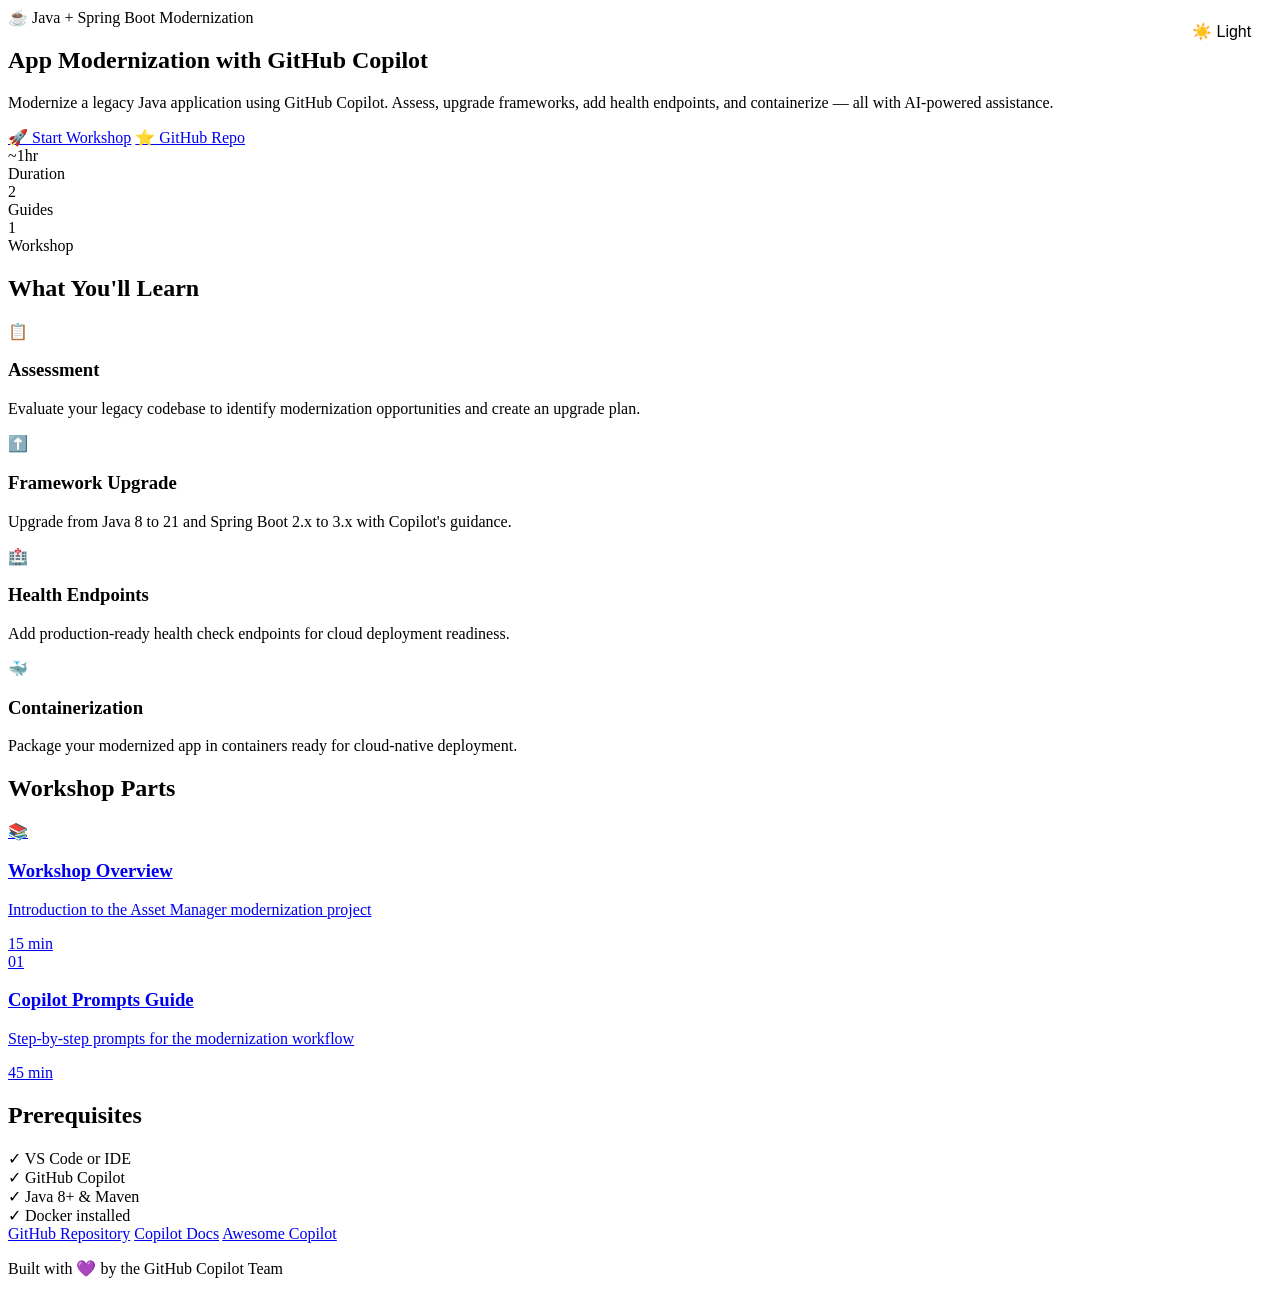
==== docs/index.html @ dc31b4cf "Add light/dark theme toggle Added light-theme.css with light mode CSS variable overrides, theme-togg" ====
<!DOCTYPE html>
<html lang="en">
<head>
    <meta charset="UTF-8">
    <meta name="viewport" content="width=device-width, initial-scale=1.0">
    <title>App Modernization with GitHub Copilot</title>
    <link rel="preconnect" href="https://fonts.googleapis.com">
    <link href="https://fonts.googleapis.com/css2?family=Space+Grotesk:wght@400;500;600;700&family=JetBrains+Mono:wght@400;500;700&display=swap" rel="stylesheet">
    <link rel="stylesheet" href="styles.css">
    <link rel="stylesheet" href="light-theme.css">
    <script src="theme-toggle.js"></script>
</head>
<body>
    <div style="position:fixed;top:1rem;right:1rem;z-index:1000;">
        <button class="theme-toggle" onclick="toggleTheme()">☀️ Light</button>
    </div>
    <section class="hero">
        <div class="container">
            <div class="hero-badge">☕ Java + Spring Boot Modernization</div>
            <h1>App Modernization with GitHub Copilot</h1>
            <p class="hero-subtitle">Modernize a legacy Java application using GitHub Copilot. Assess, upgrade frameworks, add health endpoints, and containerize — all with AI-powered assistance.</p>
            <div class="hero-cta">
                <a href="step.html?step=readme" class="btn btn-primary">🚀 Start Workshop</a>
                <a href="https://github.com/copilot-dev-days/appmod-workshop-java" class="btn btn-secondary" target="_blank">⭐ GitHub Repo</a>
            </div>
            <div class="stats">
                <div class="stat">
                    <div class="stat-value">~1hr</div>
                    <div class="stat-label">Duration</div>
                </div>
                <div class="stat">
                    <div class="stat-value">2</div>
                    <div class="stat-label">Guides</div>
                </div>
                <div class="stat">
                    <div class="stat-value">1</div>
                    <div class="stat-label">Workshop</div>
                </div>
            </div>
        </div>
    </section>

    <section class="features">
        <div class="container">
            <h2 class="section-title">What You'll Learn</h2>
            <div class="features-grid">
                <div class="feature-card">
                    <div class="feature-icon">📋</div>
                    <h3>Assessment</h3>
                    <p>Evaluate your legacy codebase to identify modernization opportunities and create an upgrade plan.</p>
                </div>
                <div class="feature-card">
                    <div class="feature-icon">⬆️</div>
                    <h3>Framework Upgrade</h3>
                    <p>Upgrade from Java 8 to 21 and Spring Boot 2.x to 3.x with Copilot's guidance.</p>
                </div>
                <div class="feature-card">
                    <div class="feature-icon">🏥</div>
                    <h3>Health Endpoints</h3>
                    <p>Add production-ready health check endpoints for cloud deployment readiness.</p>
                </div>
                <div class="feature-card">
                    <div class="feature-icon">🐳</div>
                    <h3>Containerization</h3>
                    <p>Package your modernized app in containers ready for cloud-native deployment.</p>
                </div>
            </div>
        </div>
    </section>

    <section class="workshop">
        <div class="container">
            <h2 class="section-title">Workshop Parts</h2>
            <div class="parts-list">
                <a href="step.html?step=readme" class="part-card">
                    <div class="part-number">📚</div>
                    <div class="part-content">
                        <h3>Workshop Overview</h3>
                        <p>Introduction to the Asset Manager modernization project</p>
                    </div>
                    <span class="part-time">15 min</span>
                </a>
                <a href="step.html?step=prompts" class="part-card">
                    <div class="part-number">01</div>
                    <div class="part-content">
                        <h3>Copilot Prompts Guide</h3>
                        <p>Step-by-step prompts for the modernization workflow</p>
                    </div>
                    <span class="part-time">45 min</span>
                </a>
            </div>
        </div>
    </section>

    <section class="prereqs">
        <div class="container">
            <h2 class="section-title">Prerequisites</h2>
            <div class="prereqs-grid">
                <div class="prereq-item">
                    <span class="prereq-check">✓</span>
                    <span>VS Code or IDE</span>
                </div>
                <div class="prereq-item">
                    <span class="prereq-check">✓</span>
                    <span>GitHub Copilot</span>
                </div>
                <div class="prereq-item">
                    <span class="prereq-check">✓</span>
                    <span>Java 8+ & Maven</span>
                </div>
                <div class="prereq-item">
                    <span class="prereq-check">✓</span>
                    <span>Docker installed</span>
                </div>
            </div>
        </div>
    </section>

    <footer>
        <div class="container">
            <div class="footer-links">
                <a href="https://github.com/copilot-dev-days/appmod-workshop-java" target="_blank">GitHub Repository</a>
                <a href="https://docs.github.com/en/copilot" target="_blank">Copilot Docs</a>
                <a href="https://github.com/iCSJ/awesome-copilot" target="_blank">Awesome Copilot</a>
            </div>
            <p class="footer-credit">Built with 💜 by the GitHub Copilot Team</p>
        </div>
    </footer>
</body>
</html>
---- docs/light-theme.css ----
html[data-theme="light"] {
    --bg-dark: #f5f5f7;
    --bg-card: #ffffff;
    --bg-code: #f0f0f5;
    --neon-cyan: #0077b6;
    --neon-magenta: #c2185b;
    --neon-purple: #7b1fa2;
    --text-primary: #1a1a2e;
    --text-secondary: #555570;
    --border-color: #d0d0dd;
    --success-green: #2e7d32;
    --warning-yellow: #f9a825;
}

html[data-theme="light"] body::before {
    background: linear-gradient(90deg, rgba(0,119,182,0.05) 1px, transparent 1px),
                linear-gradient(rgba(0,119,182,0.05) 1px, transparent 1px);
}

html[data-theme="light"] .hero::before {
    background: radial-gradient(ellipse at 50% 0%, rgba(0,119,182,0.15), transparent 70%);
}

html[data-theme="light"] .header {
    background: rgba(245,245,247,0.95);
}

html[data-theme="light"] code,
html[data-theme="light"] pre {
    background: var(--bg-code);
    color: #1a1a2e;
}

html[data-theme="light"] .btn-secondary {
    border-color: var(--border-color);
    color: var(--text-primary);
}

html[data-theme="light"] .btn-secondary:hover {
    background: rgba(0,119,182,0.1);
    border-color: var(--neon-cyan);
}

html[data-theme="light"] .card {
    box-shadow: 0 2px 8px rgba(0,0,0,0.08);
}

.theme-toggle {
    background: none;
    border: 1px solid var(--border-color);
    color: var(--text-primary);
    cursor: pointer;
    padding: 0.4rem 0.8rem;
    border-radius: 6px;
    font-size: 1rem;
    transition: all 0.3s ease;
    display: inline-flex;
    align-items: center;
    gap: 0.4rem;
}

.theme-toggle:hover {
    border-color: var(--neon-cyan);
    color: var(--neon-cyan);
}
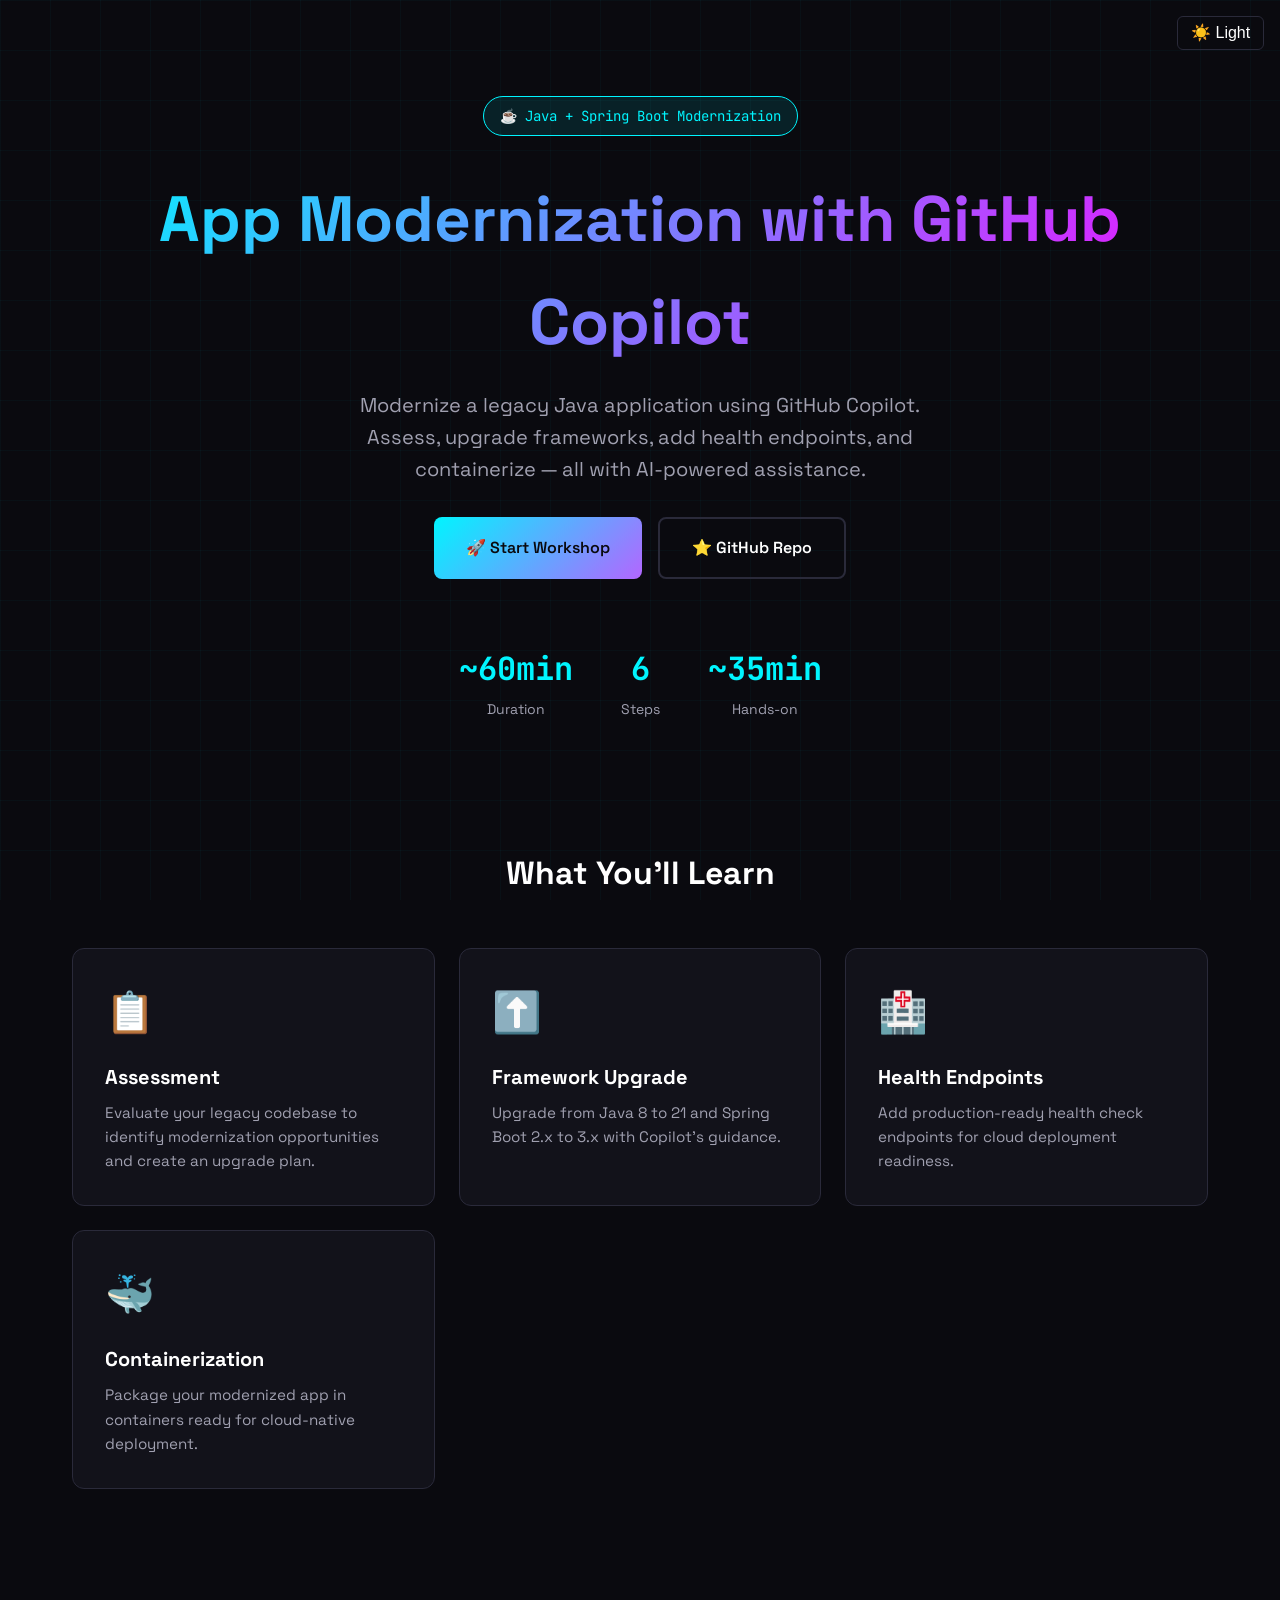
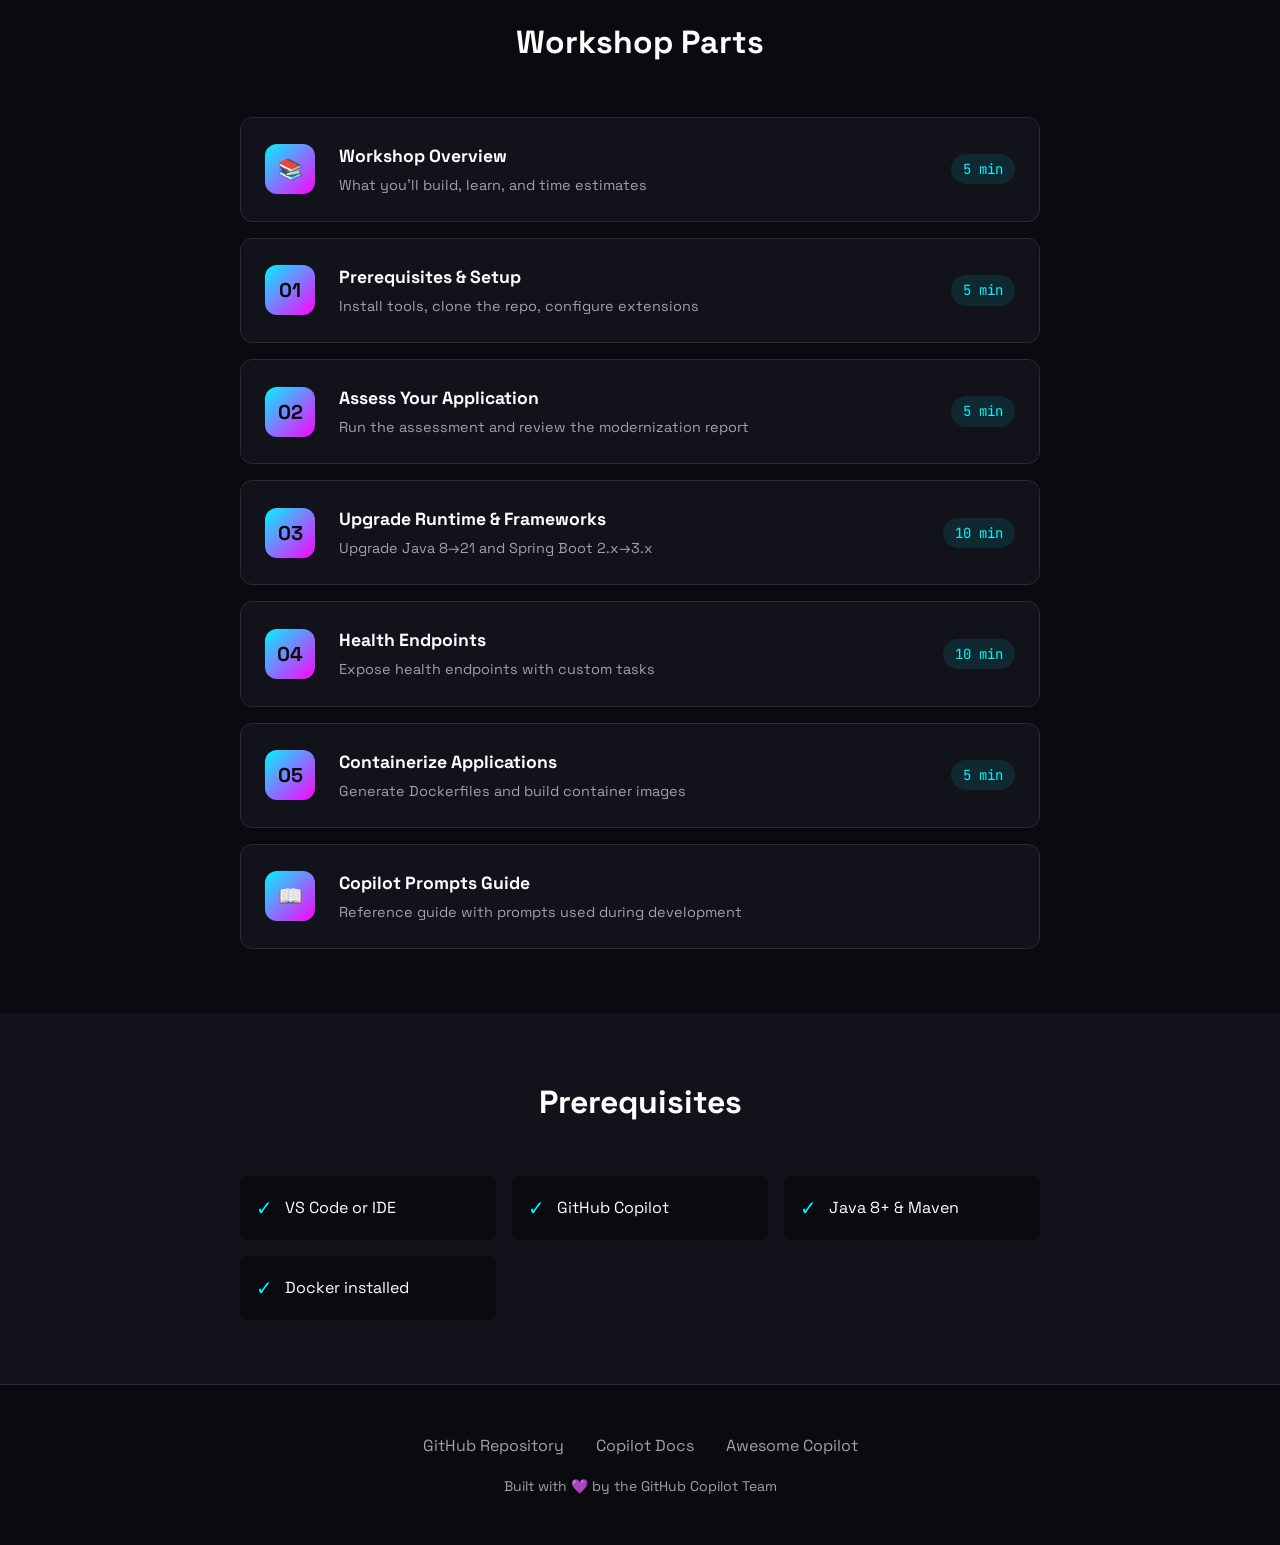
==== commit 12f67913: "Standardize docs site to tailspin template Align HTML/CSS/JS structure with the tailspin-toys-worksh" ====
--- a/docs/index.html
+++ b/docs/index.html
@@ -5,7 +5,7 @@
     <meta name="viewport" content="width=device-width, initial-scale=1.0">
     <title>App Modernization with GitHub Copilot</title>
     <link rel="preconnect" href="https://fonts.googleapis.com">
-    <link href="https://fonts.googleapis.com/css2?family=Space+Grotesk:wght@400;500;600;700&family=JetBrains+Mono:wght@400;500;700&display=swap" rel="stylesheet">
+    <link href="https://fonts.googleapis.com/css2?family=Space+Grotesk:wght@400;500;600;700&family=JetBrains+Mono:wght@400;600&display=swap" rel="stylesheet">
     <link rel="stylesheet" href="styles.css">
     <link rel="stylesheet" href="light-theme.css">
     <script src="theme-toggle.js"></script>
@@ -20,21 +20,21 @@
             <h1>App Modernization with GitHub Copilot</h1>
             <p class="hero-subtitle">Modernize a legacy Java application using GitHub Copilot. Assess, upgrade frameworks, add health endpoints, and containerize — all with AI-powered assistance.</p>
             <div class="hero-cta">
-                <a href="step.html?step=readme" class="btn btn-primary">🚀 Start Workshop</a>
+                <a href="step.html?step=00-overview" class="btn btn-primary">🚀 Start Workshop</a>
                 <a href="https://github.com/copilot-dev-days/appmod-workshop-java" class="btn btn-secondary" target="_blank">⭐ GitHub Repo</a>
             </div>
             <div class="stats">
                 <div class="stat">
-                    <div class="stat-value">~1hr</div>
+                    <div class="stat-value">~60min</div>
                     <div class="stat-label">Duration</div>
                 </div>
                 <div class="stat">
-                    <div class="stat-value">2</div>
-                    <div class="stat-label">Guides</div>
+                    <div class="stat-value">6</div>
+                    <div class="stat-label">Steps</div>
                 </div>
                 <div class="stat">
-                    <div class="stat-value">1</div>
-                    <div class="stat-label">Workshop</div>
+                    <div class="stat-value">~35min</div>
+                    <div class="stat-label">Hands-on</div>
                 </div>
             </div>
         </div>
@@ -72,21 +72,60 @@
         <div class="container">
             <h2 class="section-title">Workshop Parts</h2>
             <div class="parts-list">
-                <a href="step.html?step=readme" class="part-card">
+                <a href="step.html?step=00-overview" class="part-card">
                     <div class="part-number">📚</div>
                     <div class="part-content">
                         <h3>Workshop Overview</h3>
-                        <p>Introduction to the Asset Manager modernization project</p>
+                        <p>What you'll build, learn, and time estimates</p>
                     </div>
-                    <span class="part-time">15 min</span>
+                    <span class="part-time">5 min</span>
+                </a>
+                <a href="step.html?step=01-prerequisites" class="part-card">
+                    <div class="part-number">01</div>
+                    <div class="part-content">
+                        <h3>Prerequisites & Setup</h3>
+                        <p>Install tools, clone the repo, configure extensions</p>
+                    </div>
+                    <span class="part-time">5 min</span>
+                </a>
+                <a href="step.html?step=02-assess" class="part-card">
+                    <div class="part-number">02</div>
+                    <div class="part-content">
+                        <h3>Assess Your Application</h3>
+                        <p>Run the assessment and review the modernization report</p>
+                    </div>
+                    <span class="part-time">5 min</span>
+                </a>
+                <a href="step.html?step=03-upgrade" class="part-card">
+                    <div class="part-number">03</div>
+                    <div class="part-content">
+                        <h3>Upgrade Runtime & Frameworks</h3>
+                        <p>Upgrade Java 8→21 and Spring Boot 2.x→3.x</p>
+                    </div>
+                    <span class="part-time">10 min</span>
+                </a>
+                <a href="step.html?step=04-health-endpoints" class="part-card">
+                    <div class="part-number">04</div>
+                    <div class="part-content">
+                        <h3>Health Endpoints</h3>
+                        <p>Expose health endpoints with custom tasks</p>
+                    </div>
+                    <span class="part-time">10 min</span>
+                </a>
+                <a href="step.html?step=05-containerize" class="part-card">
+                    <div class="part-number">05</div>
+                    <div class="part-content">
+                        <h3>Containerize Applications</h3>
+                        <p>Generate Dockerfiles and build container images</p>
+                    </div>
+                    <span class="part-time">5 min</span>
                 </a>
                 <a href="step.html?step=prompts" class="part-card">
-                    <div class="part-number">01</div>
+                    <div class="part-number">📖</div>
                     <div class="part-content">
                         <h3>Copilot Prompts Guide</h3>
-                        <p>Step-by-step prompts for the modernization workflow</p>
+                        <p>Reference guide with prompts used during development</p>
                     </div>
-                    <span class="part-time">45 min</span>
                 </a>
             </div>
         </div>
@@ -121,7 +160,7 @@
             <div class="footer-links">
                 <a href="https://github.com/copilot-dev-days/appmod-workshop-java" target="_blank">GitHub Repository</a>
                 <a href="https://docs.github.com/en/copilot" target="_blank">Copilot Docs</a>
-                <a href="https://github.com/iCSJ/awesome-copilot" target="_blank">Awesome Copilot</a>
+                <a href="https://github.com/github/awesome-copilot" target="_blank">Awesome Copilot</a>
             </div>
             <p class="footer-credit">Built with 💜 by the GitHub Copilot Team</p>
         </div>
--- a/docs/styles.css
+++ b/docs/styles.css
@@ -0,0 +1,60 @@
+:root {
+    --bg-dark: #0a0a0f;
+    --bg-card: #12121a;
+    --neon-cyan: #00f5ff;
+    --neon-magenta: #ff00ff;
+    --neon-purple: #b366ff;
+    --text-primary: #ffffff;
+    --text-secondary: #a0a0b0;
+    --border-color: #2a2a3a;
+}
+* { margin: 0; padding: 0; box-sizing: border-box; }
+body { font-family: 'Space Grotesk', sans-serif; background: var(--bg-dark); color: var(--text-primary); line-height: 1.6; min-height: 100vh; }
+body::before { content: ''; position: fixed; top: 0; left: 0; width: 100%; height: 100%; background: linear-gradient(90deg, rgba(0,245,255,0.03) 1px, transparent 1px), linear-gradient(rgba(0,245,255,0.03) 1px, transparent 1px); background-size: 50px 50px; pointer-events: none; z-index: -1; }
+.container { max-width: 1200px; margin: 0 auto; padding: 0 2rem; }
+.hero { padding: 6rem 0 4rem; text-align: center; position: relative; }
+.hero-badge { display: inline-block; padding: 0.5rem 1rem; background: rgba(0,245,255,0.1); border: 1px solid var(--neon-cyan); border-radius: 50px; font-size: 0.875rem; color: var(--neon-cyan); margin-bottom: 2rem; font-family: 'JetBrains Mono', monospace; }
+.hero h1 { font-size: clamp(2.5rem, 6vw, 4rem); font-weight: 700; margin-bottom: 1rem; background: linear-gradient(135deg, var(--neon-cyan), var(--neon-magenta)); -webkit-background-clip: text; -webkit-text-fill-color: transparent; background-clip: text; }
+.hero-subtitle { font-size: 1.25rem; color: var(--text-secondary); max-width: 600px; margin: 0 auto 2rem; }
+.hero-cta { display: flex; gap: 1rem; justify-content: center; flex-wrap: wrap; }
+.btn { display: inline-flex; align-items: center; gap: 0.5rem; padding: 1rem 2rem; border-radius: 8px; font-weight: 600; text-decoration: none; transition: all 0.3s ease; font-size: 1rem; }
+.btn-primary { background: linear-gradient(135deg, var(--neon-cyan), var(--neon-purple)); color: var(--bg-dark); }
+.btn-primary:hover { transform: translateY(-2px); box-shadow: 0 10px 40px rgba(0,245,255,0.3); }
+.btn-secondary { background: transparent; border: 2px solid var(--border-color); color: var(--text-primary); }
+.btn-secondary:hover { border-color: var(--neon-cyan); color: var(--neon-cyan); }
+.stats { display: flex; justify-content: center; gap: 3rem; margin-top: 4rem; flex-wrap: wrap; }
+.stat { text-align: center; }
+.stat-value { font-size: 2rem; font-weight: 700; color: var(--neon-cyan); font-family: 'JetBrains Mono', monospace; }
+.stat-label { font-size: 0.875rem; color: var(--text-secondary); margin-top: 0.25rem; }
+.features { padding: 4rem 0; }
+.section-title { font-size: 2rem; text-align: center; margin-bottom: 3rem; }
+.features-grid { display: grid; grid-template-columns: repeat(auto-fit, minmax(280px, 1fr)); gap: 1.5rem; }
+.feature-card { background: var(--bg-card); border: 1px solid var(--border-color); border-radius: 12px; padding: 2rem; transition: all 0.3s ease; }
+.feature-card:hover { border-color: var(--neon-cyan); transform: translateY(-4px); }
+.feature-icon { font-size: 2.5rem; margin-bottom: 1rem; }
+.feature-card h3 { font-size: 1.25rem; margin-bottom: 0.5rem; }
+.feature-card p { color: var(--text-secondary); font-size: 0.95rem; }
+.workshop { padding: 4rem 0; }
+.parts-list { display: flex; flex-direction: column; gap: 1rem; max-width: 800px; margin: 0 auto; }
+.part-card { display: flex; align-items: center; gap: 1.5rem; background: var(--bg-card); border: 1px solid var(--border-color); border-radius: 12px; padding: 1.5rem; text-decoration: none; color: inherit; transition: all 0.3s ease; }
+.part-card:hover { border-color: var(--neon-magenta); background: rgba(255,0,255,0.05); }
+.part-number { width: 50px; height: 50px; display: flex; align-items: center; justify-content: center; background: linear-gradient(135deg, var(--neon-cyan), var(--neon-magenta)); border-radius: 12px; font-weight: 700; font-size: 1.25rem; color: var(--bg-dark); flex-shrink: 0; }
+.part-content { flex: 1; }
+.part-content h3 { font-size: 1.1rem; margin-bottom: 0.25rem; }
+.part-content p { color: var(--text-secondary); font-size: 0.9rem; }
+.part-time { font-family: 'JetBrains Mono', monospace; font-size: 0.875rem; color: var(--neon-cyan); padding: 0.25rem 0.75rem; background: rgba(0,245,255,0.1); border-radius: 50px; }
+.prereqs { padding: 4rem 0; background: var(--bg-card); }
+.prereqs-grid { display: grid; grid-template-columns: repeat(auto-fit, minmax(200px, 1fr)); gap: 1rem; max-width: 800px; margin: 0 auto; }
+.prereq-item { display: flex; align-items: center; gap: 0.75rem; padding: 1rem; background: var(--bg-dark); border-radius: 8px; }
+.prereq-check { color: var(--neon-cyan); font-size: 1.25rem; }
+footer { padding: 3rem 0; text-align: center; border-top: 1px solid var(--border-color); }
+.footer-links { display: flex; justify-content: center; gap: 2rem; margin-bottom: 1rem; flex-wrap: wrap; }
+.footer-links a { color: var(--text-secondary); text-decoration: none; transition: color 0.3s ease; }
+.footer-links a:hover { color: var(--neon-cyan); }
+.footer-credit { color: var(--text-secondary); font-size: 0.875rem; }
+@media (max-width: 768px) {
+    .hero { padding: 4rem 0 3rem; }
+    .stats { gap: 2rem; }
+    .part-card { flex-direction: column; text-align: center; }
+    .part-time { margin-top: 0.5rem; }
+}
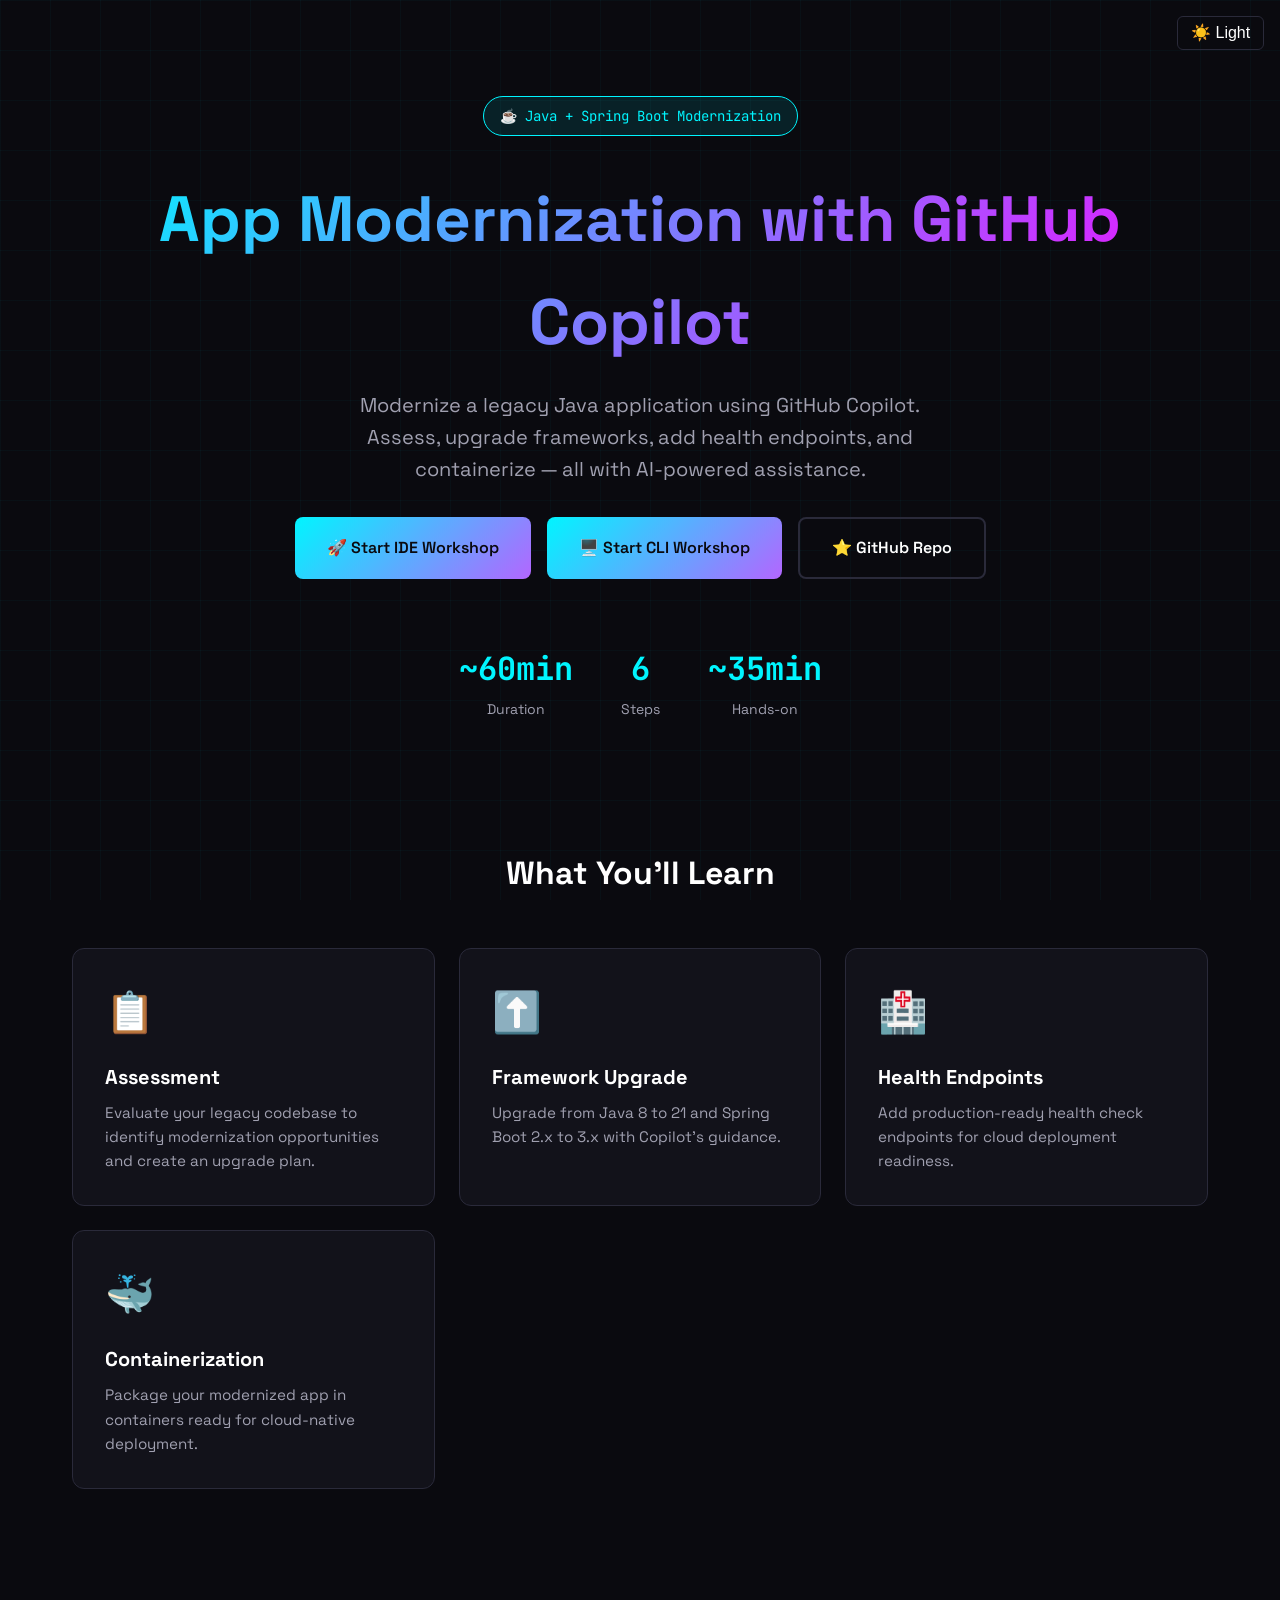
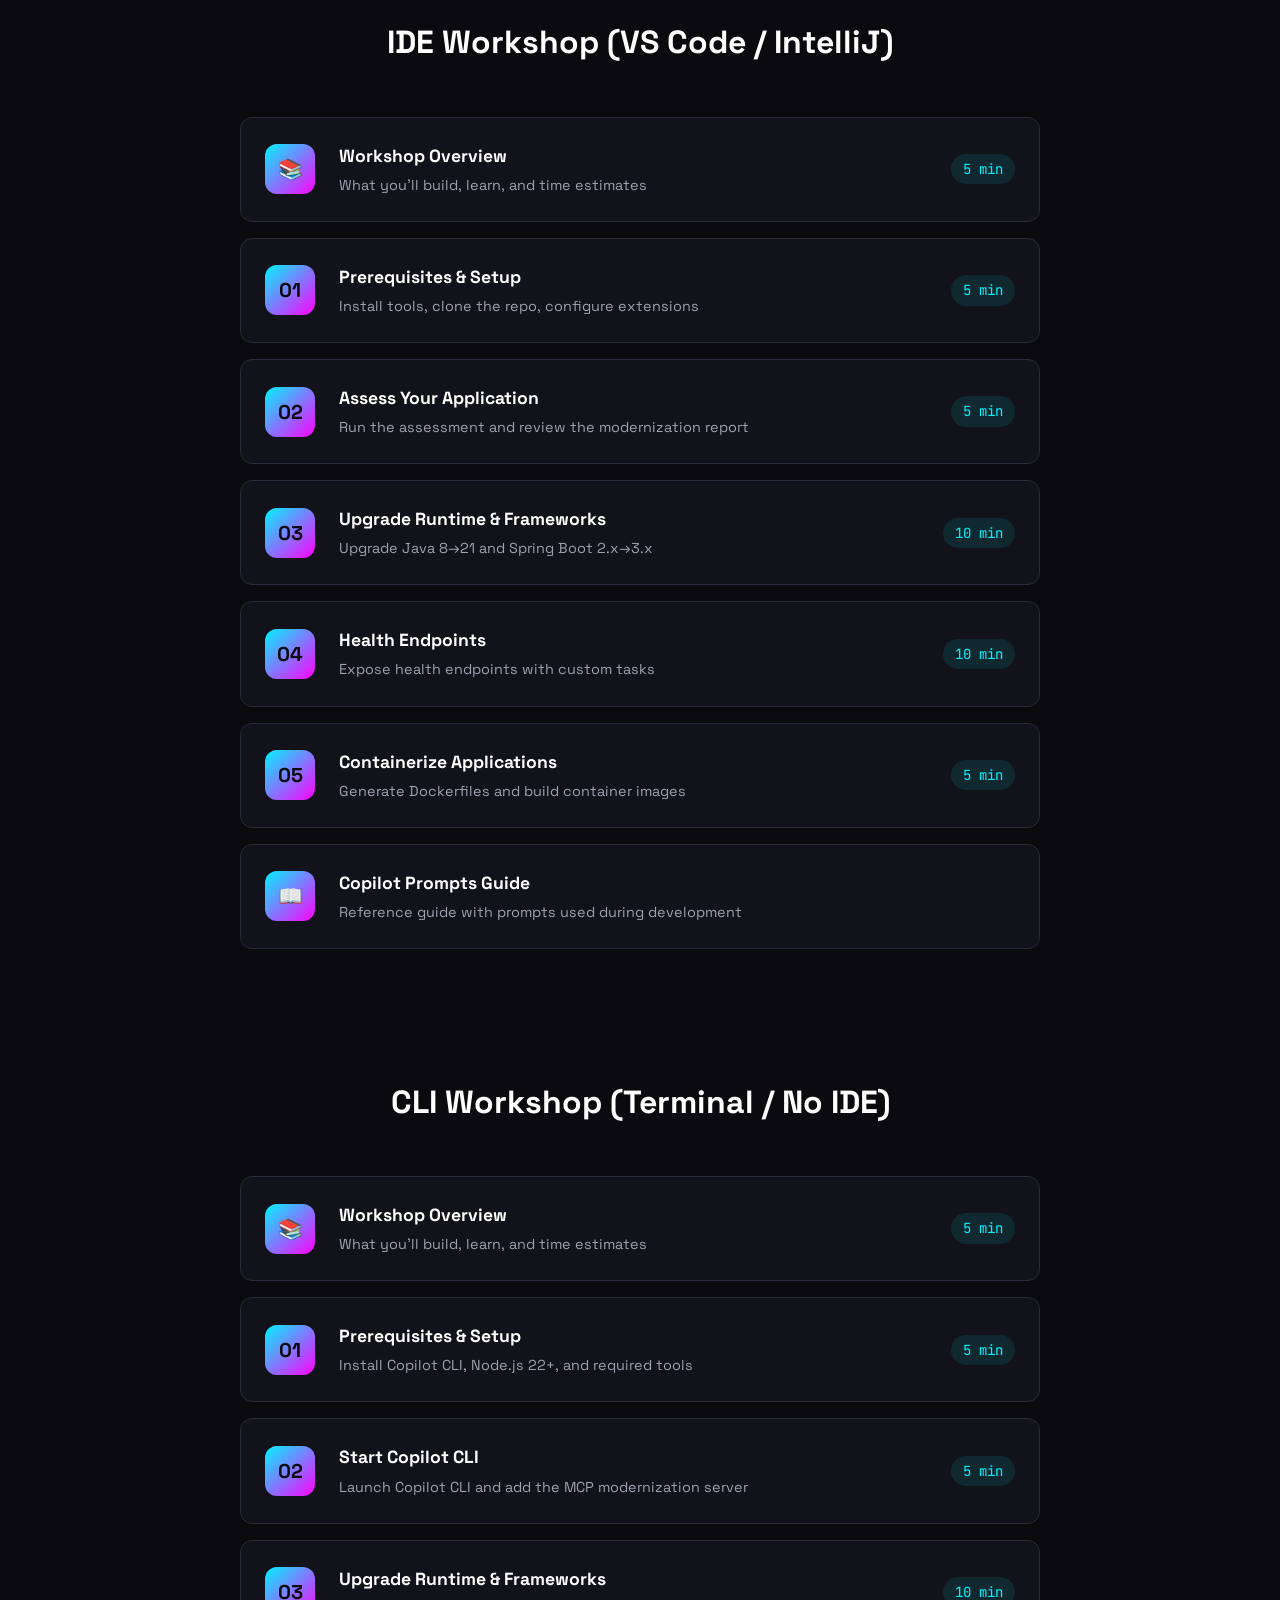
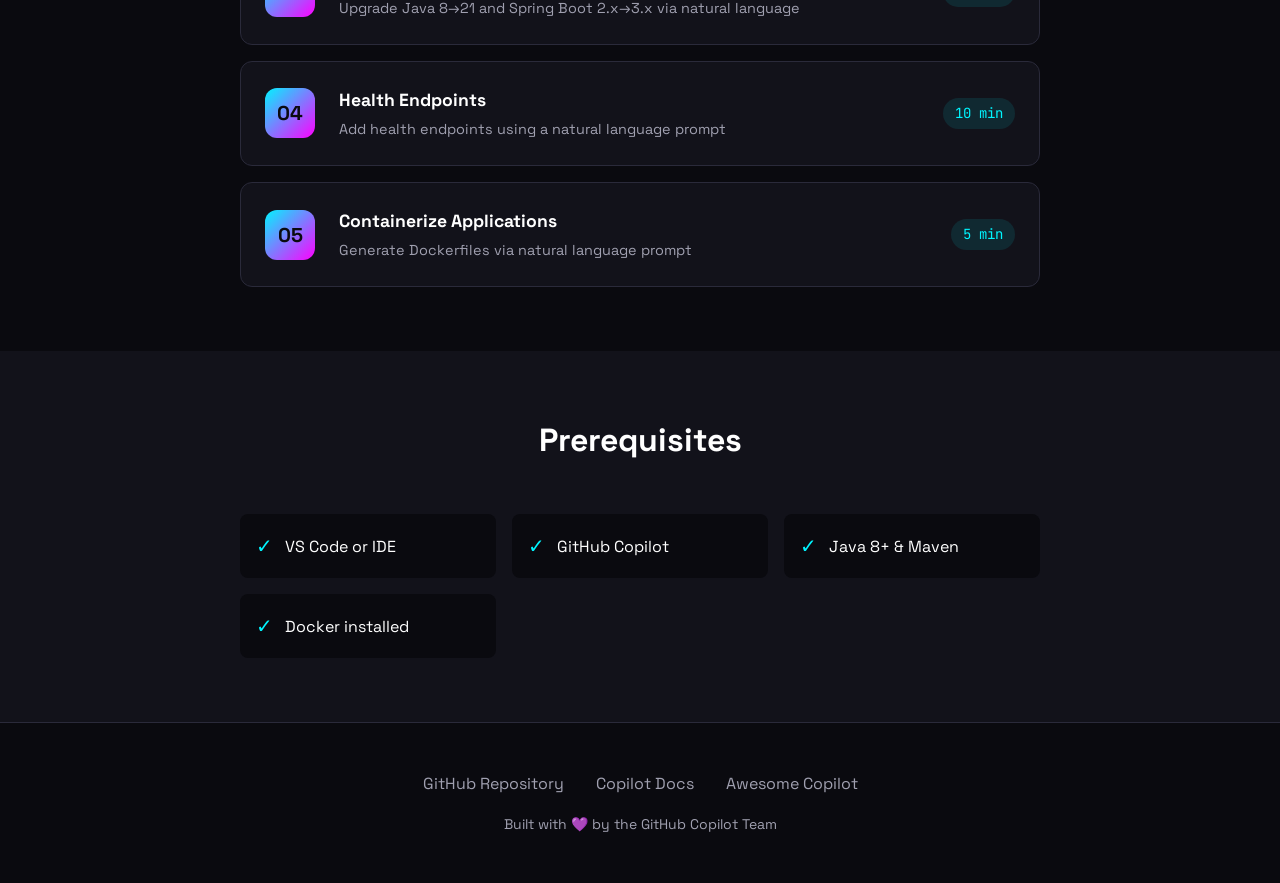
==== commit a8d72182: "Merge pull request #2 from copilot-dev-days/fix/workshop-instructions Fix workshop instruction issue" ====
--- a/docs/index.html
+++ b/docs/index.html
@@ -1,6 +1,14 @@
 <!DOCTYPE html>
 <html lang="en">
 <head>
+    <!-- Google tag (gtag.js) -->
+    <script async src="https://www.googletagmanager.com/gtag/js?id=G-LSC44NDPLQ"></script>
+    <script>
+      window.dataLayer = window.dataLayer || [];
+      function gtag(){dataLayer.push(arguments);}
+      gtag('js', new Date());
+      gtag('config', 'G-LSC44NDPLQ');
+    </script>
     <meta charset="UTF-8">
     <meta name="viewport" content="width=device-width, initial-scale=1.0">
     <title>App Modernization with GitHub Copilot</title>
@@ -20,7 +28,8 @@
             <h1>App Modernization with GitHub Copilot</h1>
             <p class="hero-subtitle">Modernize a legacy Java application using GitHub Copilot. Assess, upgrade frameworks, add health endpoints, and containerize — all with AI-powered assistance.</p>
             <div class="hero-cta">
-                <a href="step.html?step=00-overview" class="btn btn-primary">🚀 Start Workshop</a>
+                <a href="step.html?step=00-overview" class="btn btn-primary">🚀 Start IDE Workshop</a>
+                <a href="step.html?variant=cli&step=00-overview" class="btn btn-primary">🖥️ Start CLI Workshop</a>
                 <a href="https://github.com/copilot-dev-days/appmod-workshop-java" class="btn btn-secondary" target="_blank">⭐ GitHub Repo</a>
             </div>
             <div class="stats">
@@ -70,7 +79,7 @@
 
     <section class="workshop">
         <div class="container">
-            <h2 class="section-title">Workshop Parts</h2>
+            <h2 class="section-title">IDE Workshop (VS Code / IntelliJ)</h2>
             <div class="parts-list">
                 <a href="step.html?step=00-overview" class="part-card">
                     <div class="part-number">📚</div>
@@ -126,6 +135,62 @@
                         <h3>Copilot Prompts Guide</h3>
                         <p>Reference guide with prompts used during development</p>
                     </div>
+                </a>
+            </div>
+        </div>
+    </section>
+
+    <section class="workshop">
+        <div class="container">
+            <h2 class="section-title">CLI Workshop (Terminal / No IDE)</h2>
+            <div class="parts-list">
+                <a href="step.html?variant=cli&step=00-overview" class="part-card">
+                    <div class="part-number">📚</div>
+                    <div class="part-content">
+                        <h3>Workshop Overview</h3>
+                        <p>What you'll build, learn, and time estimates</p>
+                    </div>
+                    <span class="part-time">5 min</span>
+                </a>
+                <a href="step.html?variant=cli&step=01-prerequisites" class="part-card">
+                    <div class="part-number">01</div>
+                    <div class="part-content">
+                        <h3>Prerequisites & Setup</h3>
+                        <p>Install Copilot CLI, Node.js 22+, and required tools</p>
+                    </div>
+                    <span class="part-time">5 min</span>
+                </a>
+                <a href="step.html?variant=cli&step=02-assess" class="part-card">
+                    <div class="part-number">02</div>
+                    <div class="part-content">
+                        <h3>Start Copilot CLI</h3>
+                        <p>Launch Copilot CLI and add the MCP modernization server</p>
+                    </div>
+                    <span class="part-time">5 min</span>
+                </a>
+                <a href="step.html?variant=cli&step=03-upgrade" class="part-card">
+                    <div class="part-number">03</div>
+                    <div class="part-content">
+                        <h3>Upgrade Runtime & Frameworks</h3>
+                        <p>Upgrade Java 8→21 and Spring Boot 2.x→3.x via natural language</p>
+                    </div>
+                    <span class="part-time">10 min</span>
+                </a>
+                <a href="step.html?variant=cli&step=04-health-endpoints" class="part-card">
+                    <div class="part-number">04</div>
+                    <div class="part-content">
+                        <h3>Health Endpoints</h3>
+                        <p>Add health endpoints using a natural language prompt</p>
+                    </div>
+                    <span class="part-time">10 min</span>
+                </a>
+                <a href="step.html?variant=cli&step=05-containerize" class="part-card">
+                    <div class="part-number">05</div>
+                    <div class="part-content">
+                        <h3>Containerize Applications</h3>
+                        <p>Generate Dockerfiles via natural language prompt</p>
+                    </div>
+                    <span class="part-time">5 min</span>
                 </a>
             </div>
         </div>
